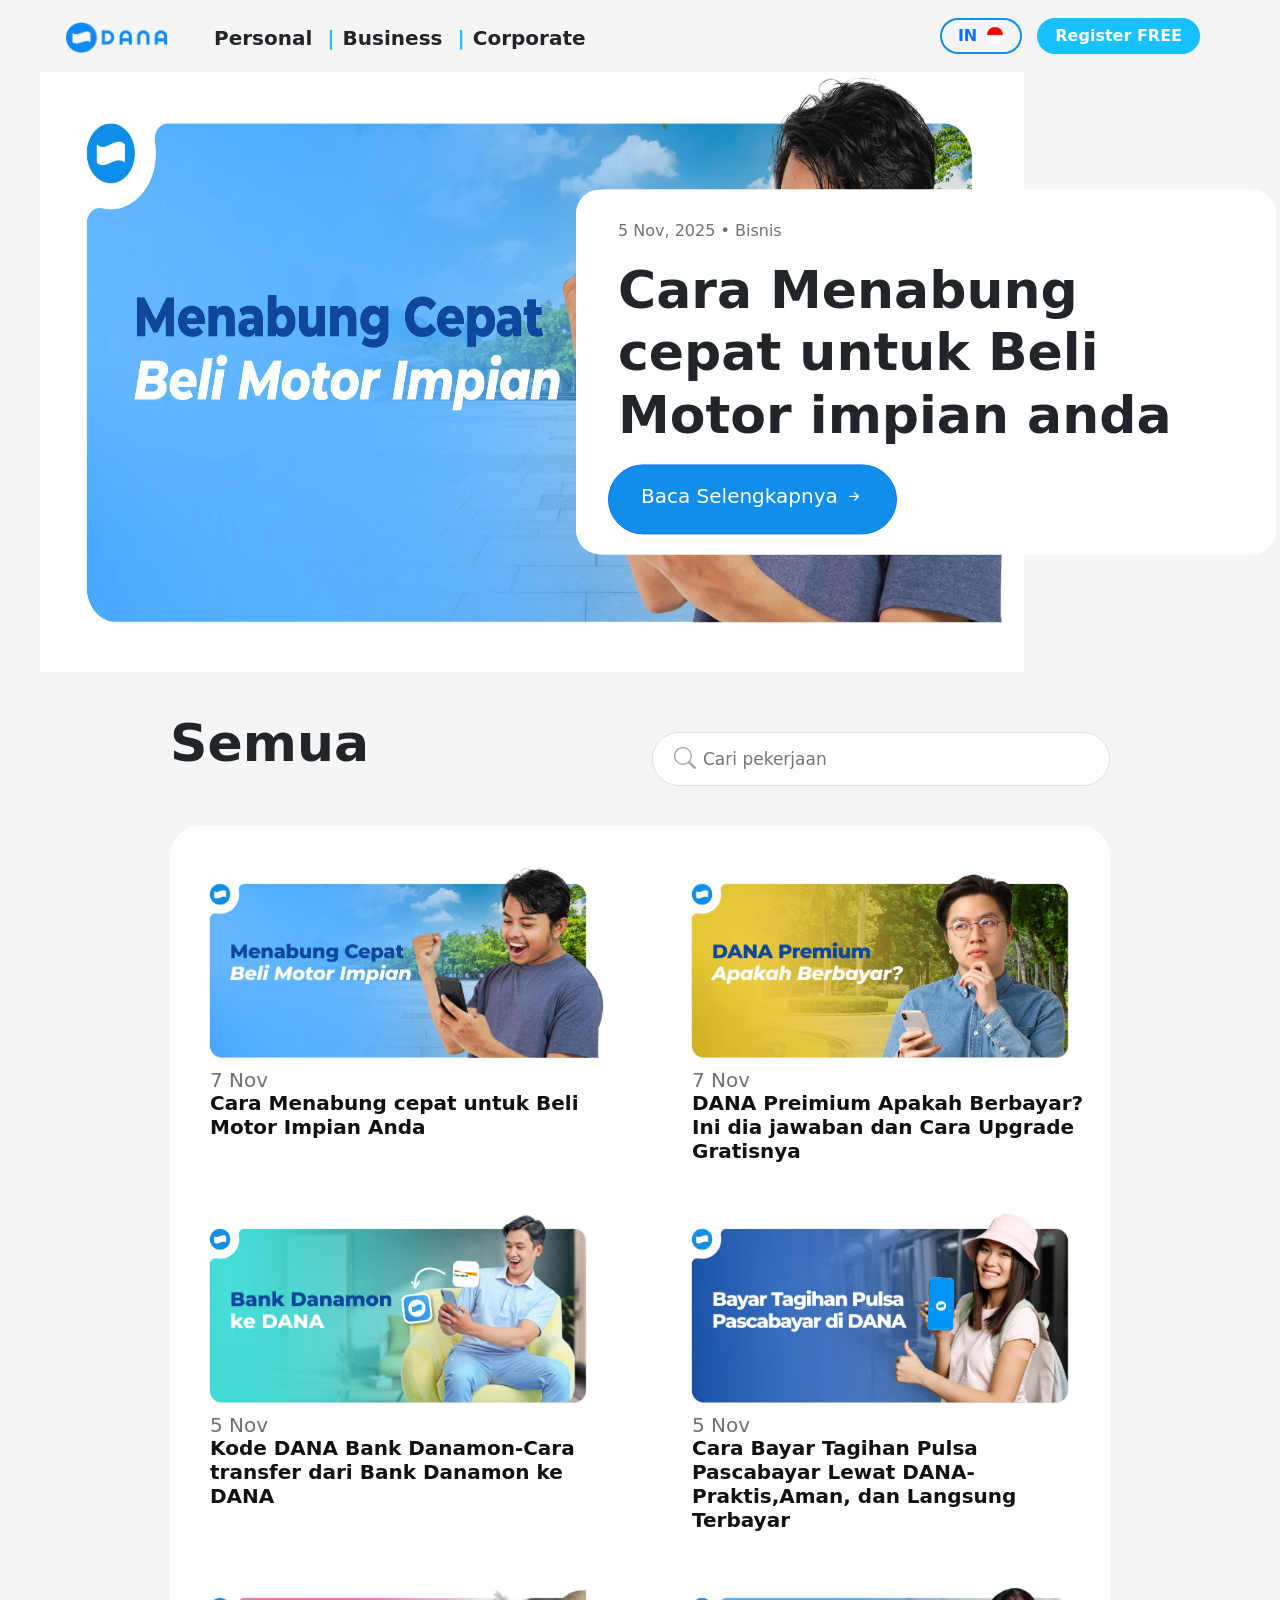
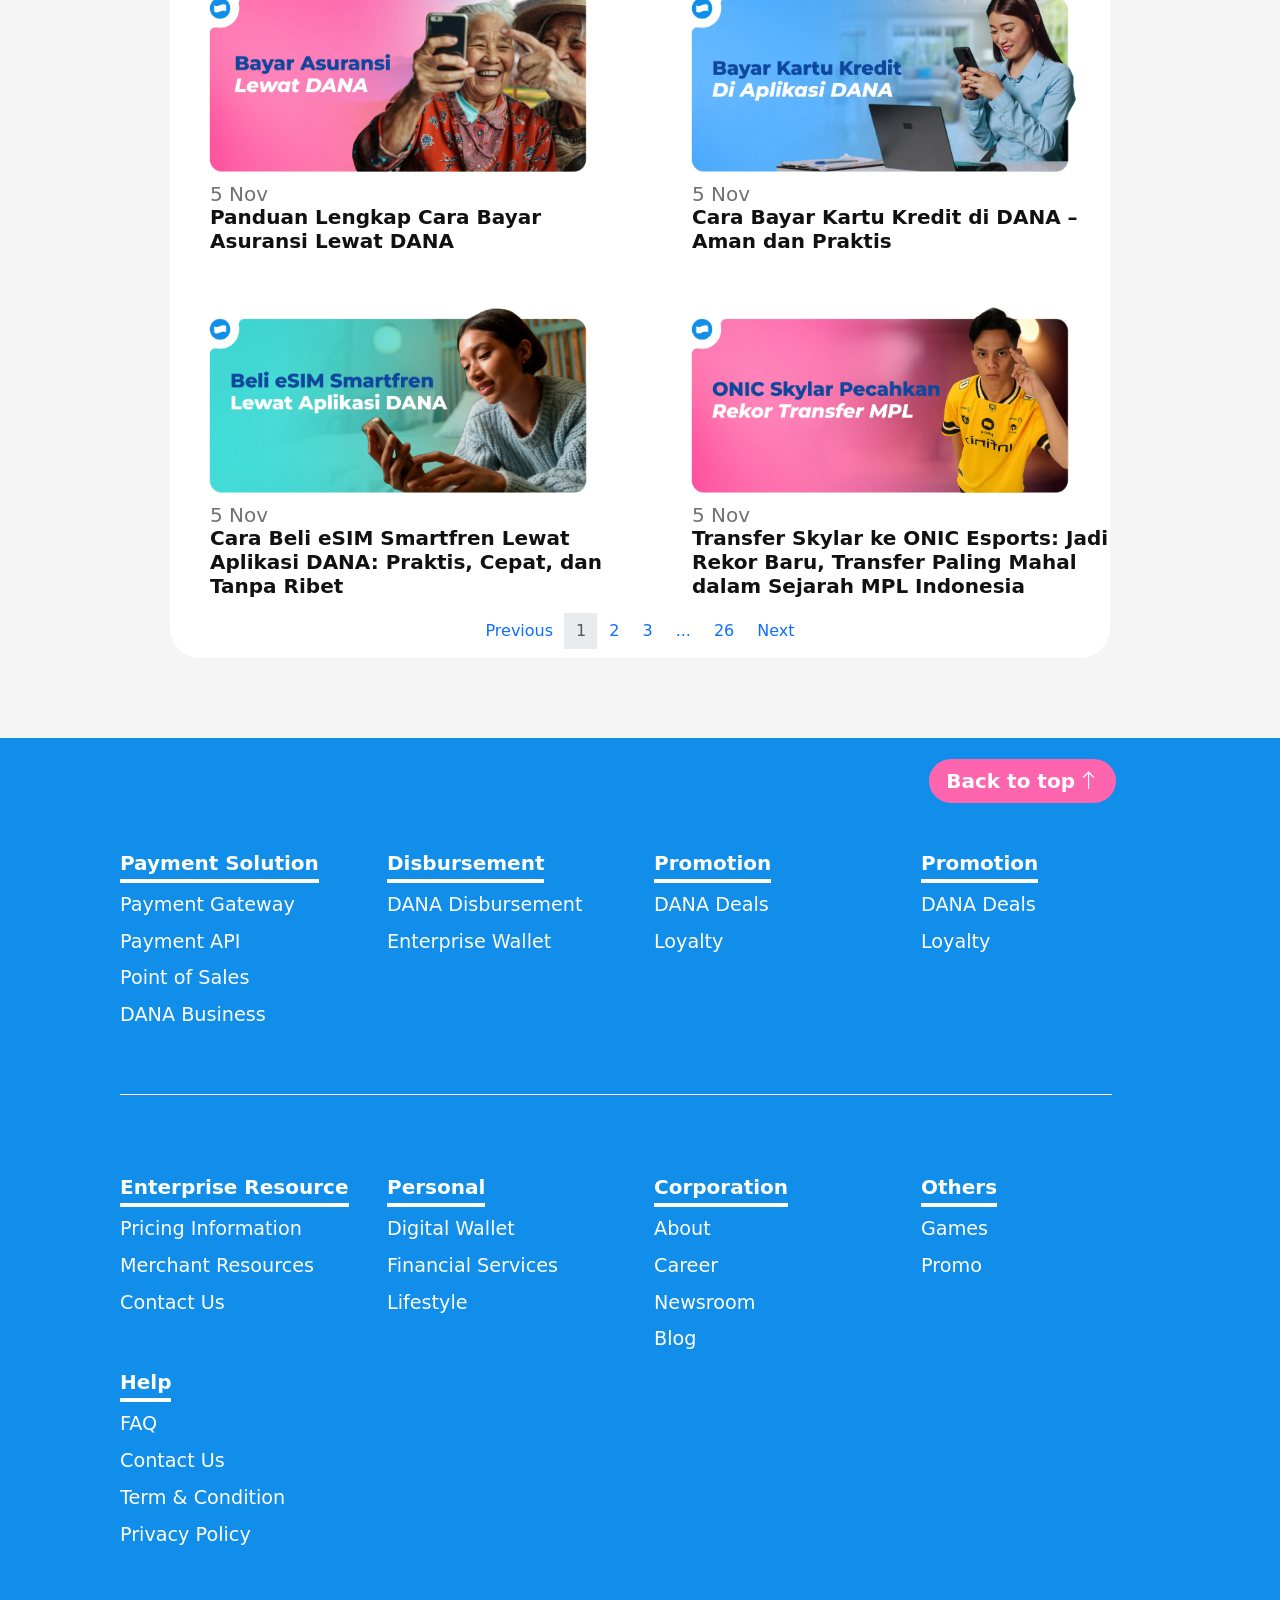
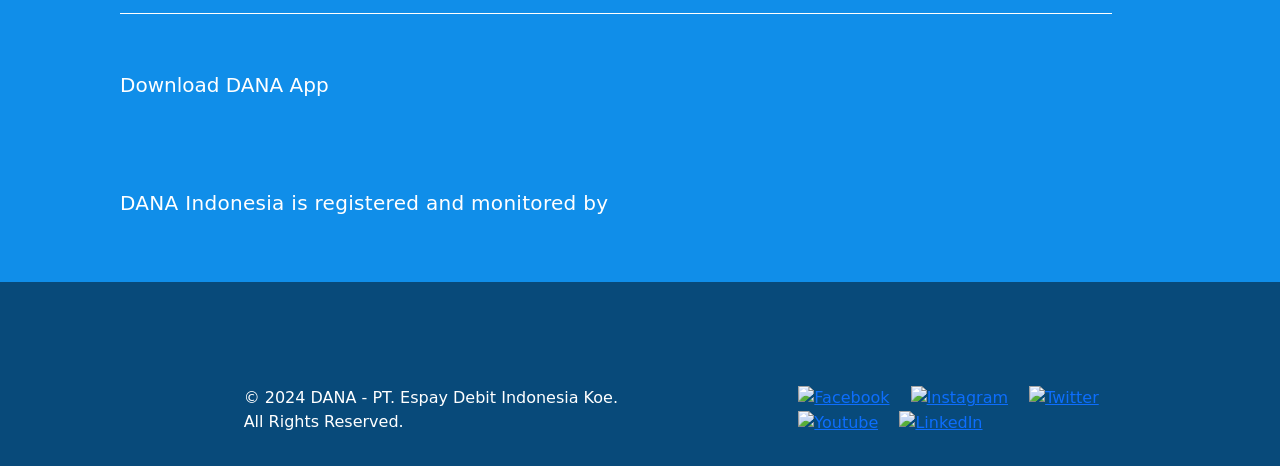
==== blog.html @ 9ff8287c "first" ====
<!DOCTYPE html>
<html lang="id">
<head>
  <meta charset="UTF-8">
  <meta name="viewport" content="width=device-width, initial-scale=1.0">
  <title>Blog</title>
  <link href="https://cdn.jsdelivr.net/npm/bootstrap@5.3.3/dist/css/bootstrap.min.css" rel="stylesheet">
  <link rel="stylesheet" href="https://cdn.jsdelivr.net/npm/bootstrap-icons@1.11.3/font/bootstrap-icons.min.css">
  <link rel="stylesheet" href="blog.css">
</head>

<body style="background-color: #f5f5f5;">

<header class="sticky-top d-flex justify-content-between fs-5 align-items-center p-3 text-white fw-bold">
    <div class="d-flex align-items-center">
        <div class="d-flex justify-content-center mt-1">
            <a href="index.html"><img src="./DanaLogo.png" class="img-fluid ms-5" style="width: 40%; filter: brightness(0) saturate(100%) invert(42%) sepia(73%) saturate(2806%) hue-rotate(190deg) brightness(97%) contrast(101%);" " alt=""></a>
        </div>
        <nav style="margin-left: -4rem;">
            <ul class="d-flex list-unstyled gap-2 mb-0">
                <li class="nav-item position-relative">
                    <a href="#" class="text-dark text-decoration-none">Personal <span class="ms-2 text-ligthblue">|</span></a>
                    <div class="dropdown">
                        <h3 class="my-0 fw-bold" style="color: #118ee9;">Personal <i class="bi bi-arrow-up-right ms-1"></i></h3>
                        <hr class="my-0 fs-4" style="all: unset; height: 3px; background-color: #118ee9; width: 60%; border-radius: 2px;">
                        <a href="#" class="text-decoration-none text-secondary fw-normal mt-2">Digital Wallet</a>
                        <a href="#" class="text-decoration-none text-secondary fw-normal mt-2">Financial Services</a>
                        <a href="#" class="text-decoration-none text-secondary fw-normal mt-2">Lifestyle</a>
                    </div>
                </li>
                <li class="nav-item position-relative">
                    <a href="#" class="text-dark text-decoration-none">Business <span class="ms-2 text-ligthblue">|</span></a>
                    <div class="dropdown" style="width: 850px; left: -10rem;">
                        <h3 class="my-0 fw-bold" style="color: #118ee9;">Explore DANA for Business <i class="bi bi-arrow-up-right ms-1"></i></h3>
                        <hr class="my-0 fs-4" style="all: unset; height: 3px; background-color: #118ee9; width: 47%; border-radius: 2px;">
                        <div class="row">
                            <div class="col-4  mt-4">
                                <h4 class="fw-bold text-dark">Payment Gateway</h4>
                                <a href="gapura.html" class="text-decoration-none text-secondary fw-normal mt-2">About Gapura</a><br>
                                <a href="calculator.html" class="text-decoration-none text-secondary fw-normal mt-2">Fee Calculator</a>
                            </div>
                            <div class="col-4  mt-4">
                                <h4 class="fw-bold text-dark">Payment Solution</h4>
                                <a href="template.html" class="text-decoration-none text-secondary fw-normal mt-2">Integrated Payment</a><br>
                                <a href="template.html" class="text-decoration-none text-secondary fw-normal mt-2">Point of Sales</a><br>
                                <a href="template.html" class="text-decoration-none text-secondary fw-normal mt-2">DANA Business</a>
                            </div>
                            <div class="col-4  mt-4">
                                <h4 class="fw-bold text-dark">Disbursement</h4>
                                <a href="template.html" class="text-decoration-none text-secondary fw-normal mt-2">DANA Disbursement</a>
                            </div>
                            <div class="col-4  mt-4">
                                <h4 class="fw-bold text-dark">Promotion</h4>
                                <a href="template.html" class="text-decoration-none text-secondary fw-normal mt-2">DANA Deals</a><br>
                                <a href="template.html" class="text-decoration-none text-secondary fw-normal mt-2">Loyalty</a>
                            </div>
                            <div class="col-4  mt-4">
                                <h4 class="fw-bold text-dark">Others</h4>
                                <a href="template.html" class="text-decoration-none text-secondary fw-normal mt-2">Pricing Information</a><br>
                                <a href="template.html" class="text-decoration-none text-secondary fw-normal mt-2">Merchant Documents</a><br>
                                <a href="template.html" class="text-decoration-none text-secondary fw-normal mt-2">About Us</a><br>
                                <a href="template.html" class="text-decoration-none text-secondary fw-normal mt-2">API Docs</a>
                            </div>
                        </div>
                    </div>
                </li>
                <li class="nav-item position-relative">
                    <a href="#" class="text-dark text-decoration-none">Corporate</a>
                    <div class="dropdown" style="width: 280px;">
                        <a href="./about.html" class="text-decoration-none text-secondary fw-normal mt-2">About us</a>
                        <a href="./career.HTML" class="text-decoration-none text-secondary fw-normal mt-2">Career</a>
                        <a href="#" class="text-decoration-none text-secondary fw-normal mt-2">Newsroom</a>
                        <a href="./blog.html" class="text-decoration-none text-secondary fw-normal mt-2">Blog</a>
                    </div>
                </li>
            </ul>
        </nav>
    </div>
    <div class="me-5">
        <a href="gapura.html" class="text-decoration-none" style="all: unset;">
            <button type="button" class="btn btn-language btn-outline-primary rounded-5 border-2 px-3 py-1" style="border: solid 2px #118ee9;">
                <span class="fw-bold">IN</span>
                <img src="Indonesia.png" class="mb-1 img-fluid rounded-circle border border-1 border-white ms-1" style="width: 18px; height: 18px;" alt="Indonesia">
            </button>
        </a>
        <a href="template.html">
            <button type="button" class="ms-2 me-3 btn btn-yellow bg-lightblue rounded-5 px-3 py-1 fw-bold text-white" style="border: 2px #18c1ff solid;">
            Register FREE
            </button>
        </a>
    </div>
</header>
<section class="hero-info">
  <div id="carouselExample" class="carousel slide" data-bs-ride="carousel">
  <div class="carousel-inner">
    <div class="carousel-item active">
      <img src="./Menabung_Cepat_Beli_Motor_Impian_f73a8146c6.webp" class="img-blog d-block" alt="Gambar 1">
      <div class="hero-container">
          <div class="hero-content-wrap">
            <div class="title">
              <p class="date-info">5 Nov, 2025 • Bisnis</p>
              <h1 class="title-info">Cara Menabung cepat untuk Beli Motor impian anda</h1>
            </div>
            <div class="content">
              <a href="https://www.dana.id/blog/cara-nabung-motor/" target="_blank" class="btn btn-blog btn-primary">
                <p class="content-desc">Baca Selengkapnya <span><i class="bi bi-arrow-right-short"></i> </span></p>
              </a>
            </div>
          </div>
      </div>
    </div>
    <div class="carousel-item">
      <img src="./DANA_Premium_Apakah_Berbayar_12_a4e18939b4.webp" class="img-blog d-block" alt="Gambar 2">
      <div class="hero-container">
          <div class="hero-content-wrap">
            <div class="title">
              <p class="date-info">5 Nov, 2025 • Bisnis</p>
              <h1 class="title-info">DANA Preimium Apakah Berbayar? Ini dia jawaban dan Cara Upgrade Gratisny</h1>
            </div>
            <div class="content">
              <a href="https://www.dana.id/blog/dana-premium-berbayar-atau-tidak/" target="_blank" class="btn btn-blog btn-primary">
                <p class="content-desc">Baca Selengkapnya <span><i class="bi bi-arrow-right-short"></i> </span></p>
              </a>
            </div>
          </div>
      </div>
    </div>
    <div class="carousel-item">
      <img src="./Bank_Danamon_Ke_DANA_01_63a63f5e53.webp" class="img-blog d-block" alt="Gambar 3">
      <div class="hero-container">
          <div class="hero-content-wrap">
            <div class="title">
              <p class="date-info">5 Nov, 2025 • Bisnis</p>
              <h1 class="title-info">Kode DANA Bank Danamon-Cara transfer dari Bank Danamon ke DANA
            </div>
            <div class="content">
              <a href="https://www.dana.id/blog/kode-dana-bank-danamon/" target="_blank" class="btn btn-blog btn-primary">
                <p class="content-desc">Baca Selengkapnya <span><i class="bi bi-arrow-right-short"></i> </span></p>
              </a>
            </div>
          </div>
      </div>
    </div>
    <div class="carousel-item">
      <img src="./Bayar_Tagihan_Pulsa_Pascabayar_di_DANA_02_0c5110a947.webp" class="img-blog d-block" alt="Gambar 4">
      <div class="hero-container">
          <div class="hero-content-wrap">
            <div class="title">
              <p class="date-info">5 Nov, 2025 • Bisnis</p>
              <h1 class="title-info">Cara Bayar Tagihan Pulsa Pascabayar Lewat DANA-
                Praktis,Aman, dan Langsung Terbayar
            </div>
            <div class="content">
              <a href="https://www.dana.id/blog/pulsa-pascabayar-dana/" target="_blank" class="btn btn-blog btn-primary">
                <p class="content-desc">Baca Selengkapnya <span><i class="bi bi-arrow-right-short"></i> </span></p>
              </a>
            </div>
          </div>
      </div>
    </div>
    <div class="carousel-item">
      <img src="./Bayar_Asuransi_Lewat_DANA_07_2d5e7314af.webp" class="img-blog d-block" alt="Gambar 5">
      <div class="hero-container">
          <div class="hero-content-wrap">
            <div class="title">
              <p class="date-info">5 Nov, 2025 • Bisnis</p>
              <h1 class="title-info">Panduan Lengkap Cara Bayar Asuransi Lewat DANA
            </div>
            <div class="content">
              <a href="https://www.dana.id/blog/bayar-asuransi-lewat-dana/" target="_blank" class="btn btn-blog btn-primary">
                <p class="content-desc">Baca Selengkapnya <span><i class="bi bi-arrow-right-short"></i> </span></p>
              </a>
            </div>
          </div>
      </div>
    </div>
    <div class="carousel-item">
      <img src="./Bayar_Kartu_Kredit_di_Aplikasi_DANA_03_bdc4710db1.webp" class="img-blog d-block" alt="Gambar 6">
      <div class="hero-container">
          <div class="hero-content-wrap">
            <div class="title">
              <p class="date-info">5 Nov, 2025 • Bisnis</p>
              <h1 class="title-info">Cara Bayar Kartu Kredit di DANA-Aman dan praktis
            </div>
            <div class="content">
              <a href="https://www.dana.id/blog/cara-bayar-kartu-kredit-di-dana/" target="_blank" class="btn btn-blog btn-primary">
                <p class="content-desc">Baca Selengkapnya <span><i class="bi bi-arrow-right-short"></i> </span></p>
              </a>
            </div>
          </div>
      </div>
    </div>
    <div class="carousel-item">
      <img src="./Beli_e_SIM_Smartfren_Lewat_Aplikasi_DANA_03_a641cbf714.webp" class="img-blog d-block" alt="Gambar 7">
      <div class="hero-container">
          <div class="hero-content-wrap">
            <div class="title">
              <p class="date-info">5 Nov, 2025 • Bisnis</p>
              <h1 class="title-info">Cara Beli aSIM Smartfren Lewat Aplikasi DANA: Praktis, Cepat, dan Tanpa Ribet
            </div>
            <div class="content">
              <a href="https://www.dana.id/blog/beli-esim-dana-smartfren/" target="_blank" class="btn btn-blog btn-primary">
                <p class="content-desc">Baca Selengkapnya <span><i class="bi bi-arrow-right-short"></i> </span></p>
              </a>
            </div>
          </div>
      </div>
    </div>
    <div class="carousel-item">
      <img src="./ONIC_Skylar_Pecahkan_Rekor_Transfer_MPL_12_c30d1f1277.webp" class="img-blog d-block" alt="Gambar 8">
      <div class="hero-container">
          <div class="hero-content-wrap">
            <div class="title">
              <p class="date-info">5 Nov, 2025 • Bisnis</p>
              <h1 class="title-info">Transfer Skylar ke ONIC Esports: Jadi Rekor Baru, Transfer paling Mahal dalam Sejarah MPL 
            </div>
            <div class="content">
              <a href="https://www.dana.id/blog/transfer-skylar-ke-onic-termahal/" target="_blank" class="btn btn-blog btn-primary">
                <p class="content-desc">Baca Selengkapnya <span><i class="bi bi-arrow-right-short"></i> </span></p>
              </a>
            </div>
          </div>
      </div>
    </div>
  </div>

  <button class="carousel-control-prev" type="button" data-bs-target="#carouselExample" data-bs-slide="prev">
    <span class="carousel-control-prev-icon"></span>
  </button>
  <button class="carousel-control-next" type="button" data-bs-target="#carouselExample" data-bs-slide="next">
    <span class="carousel-control-next-icon"></span>
  </button>
</div>

</section>

<section class="section-info">
  <div class="container">
    <div class="row">
      <div class="col-6">
        <h1 class="title-section">Semua</h1>
      </div>
      <div class="col-6">
        
        <div class="forminput">
              <input type="text" class="input-search" placeholder="Cari pekerjaan">
              <div class="input__prefix">
                <i class="bi bi-search" style="font-size:22px; color:#aaa;"></i>
              </div>
            </div>

      </div> 
    </div>
    <div class="card">
      <div class="row">
        <div class="col-sm-12 col-md-6">
          <div class="card-artikel">
            <img src="./Menabung_Cepat_Beli_Motor_Impian_f73a8146c6.webp" class="img-col d-block" alt="Gambar 1">
            <div class="card-info">
              <p class="date-year">7 Nov</p>
              <a href="https://www.dana.id/blog/cara-nabung-motor/" target="_blank">
                <h5>Cara Menabung cepat untuk Beli  Motor Impian Anda</h5>
              </a>
            </div>
          </div>
        </div>
        <div class="col-sm-12 col-md-6">
          <div class="card-artikel">
            <img src="./DANA_Premium_Apakah_Berbayar_12_a4e18939b4.webp" class="img-col d-block" alt="Gambar 1">
            <div class="card-info">
              <p class="date-year">7 Nov</p>
              <a href="https://www.dana.id/blog/dana-premium-berbayar-atau-tidak/" target="_blank">
              <h5>DANA Preimium Apakah Berbayar? Ini dia jawaban dan Cara Upgrade Gratisnya</h5>
              </a>
            </div>
          </div>
        </div>
        <div class="col-sm-12 col-md-6">
          <div class="card-artikel">
            <img src="./Bank_Danamon_Ke_DANA_01_63a63f5e53.webp" class="img-col d-block" alt="Gambar 1">
            <div class="card-info">
              <p class="date-year">5 Nov</p>
              <a href="https://www.dana.id/blog/kode-dana-bank-danamon/" target="_blank">
              <h5>Kode DANA Bank Danamon-Cara transfer dari Bank Danamon ke DANA</h5>
              </a>
            </div>
          </div>
        </div>
        <div class="col-sm-12 col-md-6">
          <div class="card-artikel">
            <img src="./Bayar_Tagihan_Pulsa_Pascabayar_di_DANA_02_0c5110a947.webp" class="img-col d-block" alt="Gambar 1">
            <div class="card-info">
              <p class="date-year">5 Nov</p>
              <a href="https://www.dana.id/blog/pulsa-pascabayar-dana/" target="_blank">
              <h5>Cara Bayar Tagihan Pulsa Pascabayar Lewat DANA-
                Praktis,Aman, dan Langsung Terbayar</h5>
              </a>
            </div>
          </div>
        </div>
        <div class="col-sm-12 col-md-6">
          <div class="card-artikel">
            <img src="./Bayar_Asuransi_Lewat_DANA_07_2d5e7314af.webp" class="img-col d-block" alt="Gambar 1">
            <div class="card-info">
              <p class="date-year">5 Nov</p>
              <a href="https://www.dana.id/blog/bayar-asuransi-lewat-dana/" target="_blank">
              <h5>Panduan Lengkap Cara Bayar Asuransi Lewat DANA</h5>
              </a>
            </div>
          </div>
        </div>
        <div class="col-sm-12 col-md-6">
          <div class="card-artikel">
            <img src="./Bayar_Kartu_Kredit_di_Aplikasi_DANA_03_bdc4710db1.webp" class="img-col d-block" alt="Gambar 1">
            <div class="card-info">
              <p class="date-year">5 Nov</p>
              <a href="https://www.dana.id/blog/cara-bayar-kartu-kredit-di-dana/" target="_blank">
              <h5>Cara Bayar Kartu Kredit di DANA – Aman dan Praktis</h5>
              </a>
            </div>
          </div>
        </div>
        <div class="col-sm-12 col-md-6">
          <div class="card-artikel">
            <img src="./Beli_e_SIM_Smartfren_Lewat_Aplikasi_DANA_03_a641cbf714.webp" class="img-col d-block" alt="Gambar 1">
            <div class="card-info">
              <p class="date-year">5 Nov</p>
              <a href="https://www.dana.id/blog/beli-esim-dana-smartfren/" target="_blank">
              <h5>Cara Beli eSIM Smartfren Lewat Aplikasi DANA: Praktis, Cepat, dan Tanpa Ribet</h5>
              </a>
            </div>
          </div>
        </div>
        <div class="col-sm-12 col-md-6">
          <div class="card-artikel">
            <img src="./ONIC_Skylar_Pecahkan_Rekor_Transfer_MPL_12_c30d1f1277.webp" class="img-col d-block" alt="Gambar 1">
            <div class="card-info">
              <p class="date-year">5 Nov</p>
              <a href="https://www.dana.id/blog/transfer-skylar-ke-onic-termahal/" target="_blank">
              <h5>Transfer Skylar ke ONIC Esports: Jadi Rekor Baru, Transfer Paling Mahal dalam Sejarah MPL Indonesia</h5>
              </a>
            </div>
          </div>
        </div>
        
        <nav aria-label="Page navigation example">
          <ul class="pagination">
            <li class="page-item">
              <a class="page-link" href="#" aria-label="Previous">
                Previous
              </a>
            </li>
            <li class="page-item disabled"><a class="page-link" href="#">1</a></li>
            <li class="page-item"><a class="page-link" href="#">2</a></li>
            <li class="page-item"><a class="page-link" href="#">3</a></li>
            <li class="page-item "><span class="page-link">...</span></li>
            <li class="page-item"><a class="page-link" href="#">26</a></li>
            <li class="page-item">
              <a class="page-link" href="#" aria-label="Next">
                Next
              </a>
            </li>
          </ul>
        </nav>

    </div>
  </div>
</section>

<footer class="bg-blue px-4" style="margin-top: 5rem;">
  <div class="container px-5 mx-5">
      <div class="footer-body">
          <div class="to-top clearfix me-5">
              <a href="#">
                  <button class="btn btn-pink fw-bold text-white fs-5 rounded-5 px-3 to-top-button">Back to top<i class="bi bi-arrow-up ms-1"></i></button>
              </a>
          </div>
          <div class="main-footer mt-5">
              <div class="row">
                  <div class="col">
                      <h5 class="fw-bold border-white text-white d-inline-block border-4 pb-1 border-bottom">Payment Solution</h5>
                      <ul class="list-unstyled">
                          <li class="mb-2" style="font-size: 1.2rem;"><a href="gapura.html" class="text-decoration-none text-white">Payment Gateway</a></li>
                          <li class="mb-2" style="font-size: 1.2rem;"><a href="template.html" class="text-decoration-none text-white">Payment API</a></li>
                          <li class="mb-2" style="font-size: 1.2rem;"><a href="template.html" class="text-decoration-none text-white">Point of Sales</a></li>
                          <li style="font-size: 1.2rem;"><a href="template.html" class="text-decoration-none text-white">DANA Business</a></li>
                      </ul>
                  </div>
                  <div class="col">
                      <h5 class="fw-bold border-white text-white d-inline-block border-4 pb-1 border-bottom">Disbursement</h5>
                      <ul class="list-unstyled">
                          <li class="mb-2" style="font-size: 1.2rem;"><a href="template.html" class="text-decoration-none text-white">DANA Disbursement</a></li>
                          <li class="mb-2" style="font-size: 1.2rem;"><a href="template.html" class="text-decoration-none text-white">Enterprise Wallet</a></li>
                      </ul>
                  </div>
                  <div class="col">
                      <h5 class="fw-bold border-white text-white d-inline-block border-4 pb-1 border-bottom">Promotion</h5>
                      <ul class="list-unstyled">
                          <li class="mb-2" style="font-size: 1.2rem;"><a href="template.html" class="text-decoration-none text-white">DANA Deals</a></li>
                          <li class="mb-2" style="font-size: 1.2rem;"><a href="template.html" class="text-decoration-none text-white">Loyalty</a></li>
                      </ul>
                  </div>
                  <div class="col">
                      <h5 class="fw-bold border-white text-white d-inline-block border-4 pb-1 border-bottom">Promotion</h5>
                      <ul class="list-unstyled">
                          <li class="mb-2" style="font-size: 1.2rem;"><a href="template.html" class="text-decoration-none text-white">DANA Deals</a></li>
                          <li class="mb-2" style="font-size: 1.2rem;"><a href="template.html" class="text-decoration-none text-white">Loyalty</a></li>
                      </ul>
                  </div>
              </div>
              <div class="text-white footer-border mt-5"></div>
              <div class="row" style="margin-top: 5rem;">
                  <div class="col-3">
                      <h5 class="fw-bold border-white text-white d-inline-block border-4 pb-1 border-bottom">Enterprise Resource</h5>
                      <ul class="list-unstyled">
                          <li class="mb-2" style="font-size: 1.2rem;"><a href="template.html" class="text-decoration-none text-white">Pricing Information</a></li>
                          <li class="mb-2" style="font-size: 1.2rem;"><a href="template.html" class="text-decoration-none text-white">Merchant Resources</a></li>
                          <li class="mb-2" style="font-size: 1.2rem;"><a href="template.html" class="text-decoration-none text-white">Contact Us</a></li>
                      </ul>
                  </div>
                  <div class="col-3">
                      <h5 class="fw-bold border-white text-white d-inline-block border-4 pb-1 border-bottom">Personal</h5>
                      <ul class="list-unstyled">
                          <li class="mb-2" style="font-size: 1.2rem;"><a href="template.html" class="text-decoration-none text-white">Digital Wallet</a></li>
                          <li class="mb-2" style="font-size: 1.2rem;"><a href="template.html" class="text-decoration-none text-white">Financial Services</a></li>
                          <li class="mb-2" style="font-size: 1.2rem;"><a href="template.html" class="text-decoration-none text-white">Lifestyle</a></li>
                      </ul>
                  </div>
                  <div class="col-3">
                      <h5 class="fw-bold border-white text-white d-inline-block border-4 pb-1 border-bottom">Corporation</h5>
                      <ul class="list-unstyled">
                          <li class="mb-2" style="font-size: 1.2rem;"><a href="" class="text-decoration-none text-white">About</a></li>
                          <li class="mb-2" style="font-size: 1.2rem;"><a href="" class="text-decoration-none text-white">Career</a></li>
                          <li class="mb-2" style="font-size: 1.2rem;"><a href="" class="text-decoration-none text-white">Newsroom</a></li>
                          <li class="mb-2" style="font-size: 1.2rem;"><a href="" class="text-decoration-none text-white">Blog</a></li>                          
                      </ul>
                  </div>
                  <div class="col-3">
                      <h5 class="fw-bold border-white text-white d-inline-block border-4 pb-1 border-bottom">Others</h5>
                      <ul class="list-unstyled">
                          <li class="mb-2" style="font-size: 1.2rem;"><a href="" class="text-decoration-none text-white">Games</a></li>
                          <li class="mb-2" style="font-size: 1.2rem;"><a href="" class="text-decoration-none text-white">Promo</a></li>
                      </ul>
                  </div>
                  <div class="col-3">
                      <h5 class="fw-bold border-white text-white d-inline-block border-4 pb-1 border-bottom">Help</h5>
                      <ul class="list-unstyled">
                          <li class="mb-2" style="font-size: 1.2rem;"><a href="template.html" class="text-decoration-none text-white">FAQ</a></li>
                          <li class="mb-2" style="font-size: 1.2rem;"><a href="template.html" class="text-decoration-none text-white">Contact Us</a></li>
                          <li class="mb-2" style="font-size: 1.2rem;"><a href="template.html" class="text-decoration-none text-white">Term & Condition</a></li>
                          <li class="mb-2" style="font-size: 1.2rem;"><a href="template.html" class="text-decoration-none text-white">Privacy Policy</a></li>                                
                      </ul>
                  </div>
              </div>
              <div class="text-white footer-border mt-5"></div>
              <div class="row d-flex align-items-center justify-content-center g-0">
                  <div class="col-3 mt-2">
                      <pc class="fs-5 text-white">Download DANA App</p>
                  </div>
                  <div class="col-2">
                      <a href="https://play.google.com/store/apps/details?id=id.dana&hl=id" target="_blank"><img src="Assets/PlayStore.svg" class="img-fluid" alt=""></a>
                  </div>
                  <div class="col">
                      <a href="https://apps.apple.com/id/app/dana-dompet-digital-indonesia/id1437123008" target="_blank"><img src="Assets/AppStore.svg" class="img-fluid" alt=""></a>
                  </div>
              </div>
              <div class="row mt-2 py-5 d-flex align-items-center justify-content-center g-0">
                  <div class="col-6 mt-3">
                      <p class="text-white fs-5" style="letter-spacing: 0.3px;">DANA Indonesia is registered and monitored by</p>
                  </div>
                  <div class="col-2">
                      <img src="Assets/BILogo.svg" class="img-fluid" alt="">
                  </div>
                  <div class="col">
                      <img src="Assets/KomdigiLogo.svg" class="img-fluid" style="width: 20%;" alt="">
                  </div>
              </div>
          </div>
      </div>
  </div>
</footer>

<footer class="bg-darkblue px-4">
  <div class="container px-5 mx-5">
      <div class="footer-bottom pt-5">
          <div class="d-flex align-items-center justify-content-start gap-3 pb-3">
              <img src="Assets/DanaLogo.png" class="img-fluid" style="width: 12%;" alt="">
              <p class="text-white mt-3 ms-3">&copy; 2024 DANA - PT. Espay Debit Indonesia Koe. All Rights Reserved.</p>
              <div style="margin-left: 8rem;">
                  <a href="https://www.facebook.com/danawallet/" target="_blank" rel="noreferrer"><img class="social-media-logo ms-3" src="https://a.m.dana.id/danaweb/v3/facebook-logo.svg" alt="Facebook"></a>
                  <a href="https://www.instagram.com/dana.id/" target="_blank" rel="noreferrer"><img class="social-media-logo ms-3" src="https://a.m.dana.id/danaweb/v3/instagram-logo.svg" alt="Instagram"></a>
                  <a href="https://twitter.com/danawallet" target="_blank" rel="noreferrer"><img class="social-media-logo ms-3" src="https://a.m.dana.id/danaweb/v3/twitter-logo.svg" alt="Twitter"></a>
                  <a href="https://www.youtube.com/channel/UC5SXW8337jcLG0Xp3lHbphw" target="_blank" rel="noreferrer"><img class="social-media-logo ms-3" src="https://a.m.dana.id/danaweb/v3/youtube-logo.svg" alt="Youtube"></a>
                  <a href="https://www.linkedin.com/company/dana-indonesia" target="_blank" rel="noreferrer"><img class="social-media-logo ms-3" src="https://a.m.dana.id/danaweb/v3/linkedin-logo.svg" alt="LinkedIn"></a>
              </div>
          </div>
      </div>
  </div>
</footer>


<script src="https://cdn.jsdelivr.net/npm/bootstrap@5.3.3/dist/js/bootstrap.bundle.min.js"></script>
</body>
</html>
---- blog.css ----
/* ======================= BACKGROUND ======================= */

.bg-blue {
  background-color: #108ee9 !important;
}

.bg-lightblue {
    background-color: #18c1ff !important;
}

.bg-darkblue {
  background-color: #084a7a !important;
}

/* ======================= FONT COLOR ======================= */

.text-ligthblue {
  color: #18c1ff !important;
}

.text-blue {
  color: #108ee9 !important;
}

/* ======================= BUTTON ======================= */

.btn-pink {
  background-color: #ff64ae !important;
}

.btn-yellow:hover {
  background-color: #ffcc3b !important;
  border: 2px solid #ffcc3b !important;
  color: black !important;
} 

/* ======================= GENERAL ======================= */

body {
  background-color: #f5f5f5 !important;
}


/* ======================= HEADER ======================= */

nav {
  position: relative;
  top: 7px;
}

.btn-daftar {
  border: 2px solid #18c1ff !important;
  color: black !important;
} 

.nav-item {
  position: relative;
  padding-bottom: 10px;        
}

.dropdown {
  position: relative;
  top: 75%; 
  left: -70;
  background-color: #f5f5f5 !important;
  border-radius: 20px;
  box-shadow: 0 5px 20px rgba(0,0,0,0.1);
  padding: 30px 100px 30px 20px;
  display: none;
  flex-direction: column;
  gap: 10px;
  width: 300px;
  z-index: 9999;
  pointer-events: auto; 
  margin-top: 10px;
}

header {
  position: relative; 
  z-index: 10;
  background-color: #f5f5f5 !important;
}

.nav-item:hover .dropdown {
  display: flex;
  position: absolute;
}

main, section, .container, .hero, .content {
  position: relative;
  z-index: 1;
}

.dropdown a:hover {
  color: #cecece !important;
}

.btn-language:hover {
  background-color: inherit !important;
  color: inherit !important;
  border-color: inherit !important;
}


.img-blog {
  padding-left: 40px;
  width: 80%;
  height: 600px;
}
.hero-container {
  display: flex;
  position: absolute;
  top: 50%;
  left: 45%;
  transform: translateY(-50%);
  background: #fff;
  border-radius: 30px;
  max-width: 700px;
} 
.hero-content-wrap {
  background-color: #fff;
  border-radius: 24px;
  max-width: 750px;
  padding: 20px 32px;
}
.title {
  padding: 10px;
}
.date-info {
  color: #717171;
  font-weight: 500;
}
.title-info {
  font-size: 52px;
  font-weight: 700;
}
.btn-blog {
  color: #fff;
  background-color: #118ee9;
  border-radius: 40px;
  font-weight: 400;
}
.btn-blog:hover {
  background: #ffe600;
  color: #313131;
  border: none;
    transition: background 0.2s;
}
.content-desc {
  font-size: 20px;
  font-weight: 500;
  padding-top: 10px;
  padding-right: 20px;
  padding-left: 20px;
}
.carousel-control-prev {
  display: none;
}
.carousel-control-next {
  display: none;
}
.container {
  padding-top: 40px;
  padding-left: 100px;
  padding-right: 100px;
}
.title-section {
  font-size: 52px;
  font-weight: 700;
}
.forminput {
  margin-top: 20px;
  position: relative;

}
.input-search {
  width: 100%;
  height: 54px;
  border: 1px solid #e0e0e0;
  border-radius: 32px;
  padding-left: 50px;
  padding-right: 36px;
  font-size: 17px;
  background: #fff;
  color: #313131;
  outline: none;
  transition: border .2s, box-shadow .2s;
  box-sizing: border-box;
} 
.input__prefix{
  position: absolute;
  left: 22px;
  top: 10px;
  z-index: 2;
}
.card {
  border: none;
  border-radius: 30px;
  margin-top: 40px;
  margin-bottom: 10px;
  padding-top: 0px;
}
.card-artikel {
  margin-top: 20px;
}
.img-col {
  padding: 20px;
  width: 100%;
  height: 100%;
}
.card-info {
  padding-left: 40px;
  color: #717171;
  font-weight: 500;
  font-size: 20px;
  margin-top: -30px;
}
.card-info h5 {
  color: #111;
  margin-top: -20px;
  font-weight: 700;
}
.card-info a {
  text-decoration: none;
  
} 
.pagination {
  display: flex;
  align-items: center;
  justify-content: center;
}
.pagination .page-link {
  border: none;
}

/* ======================= FOOTER ======================= */
.to-top-button {
  float: right;
  margin-top: -1.2rem;
}
.footer-border {
  background-color: #fff;
  height: 1px;
  width: 95%;
  margin: 48px 0;
}
.btn-sign {
  height: 44px;
  padding: 12px 24px;
  display: flex;
  align-items: center;
  gap: 10px;
  border-radius: 40px;
  font-size: 17px;
  font-weight: 700;
  line-height: 20.4px;
  background-color: #18c1ff;
  border: none;
  color: #fff;
}

.main-footer li a:hover {
  color: rgb(229, 229, 229) !important;
}
@media (max-width: 767px) {
  .img-blog {
    width: 100%;
  max-width: 100vw;
  height: 500px;
  }
  .hero-container {
  position: relative;
  left: 0;
  margin: 30px 30px;
}
.title-info {
  font-size: 42px;
}
}
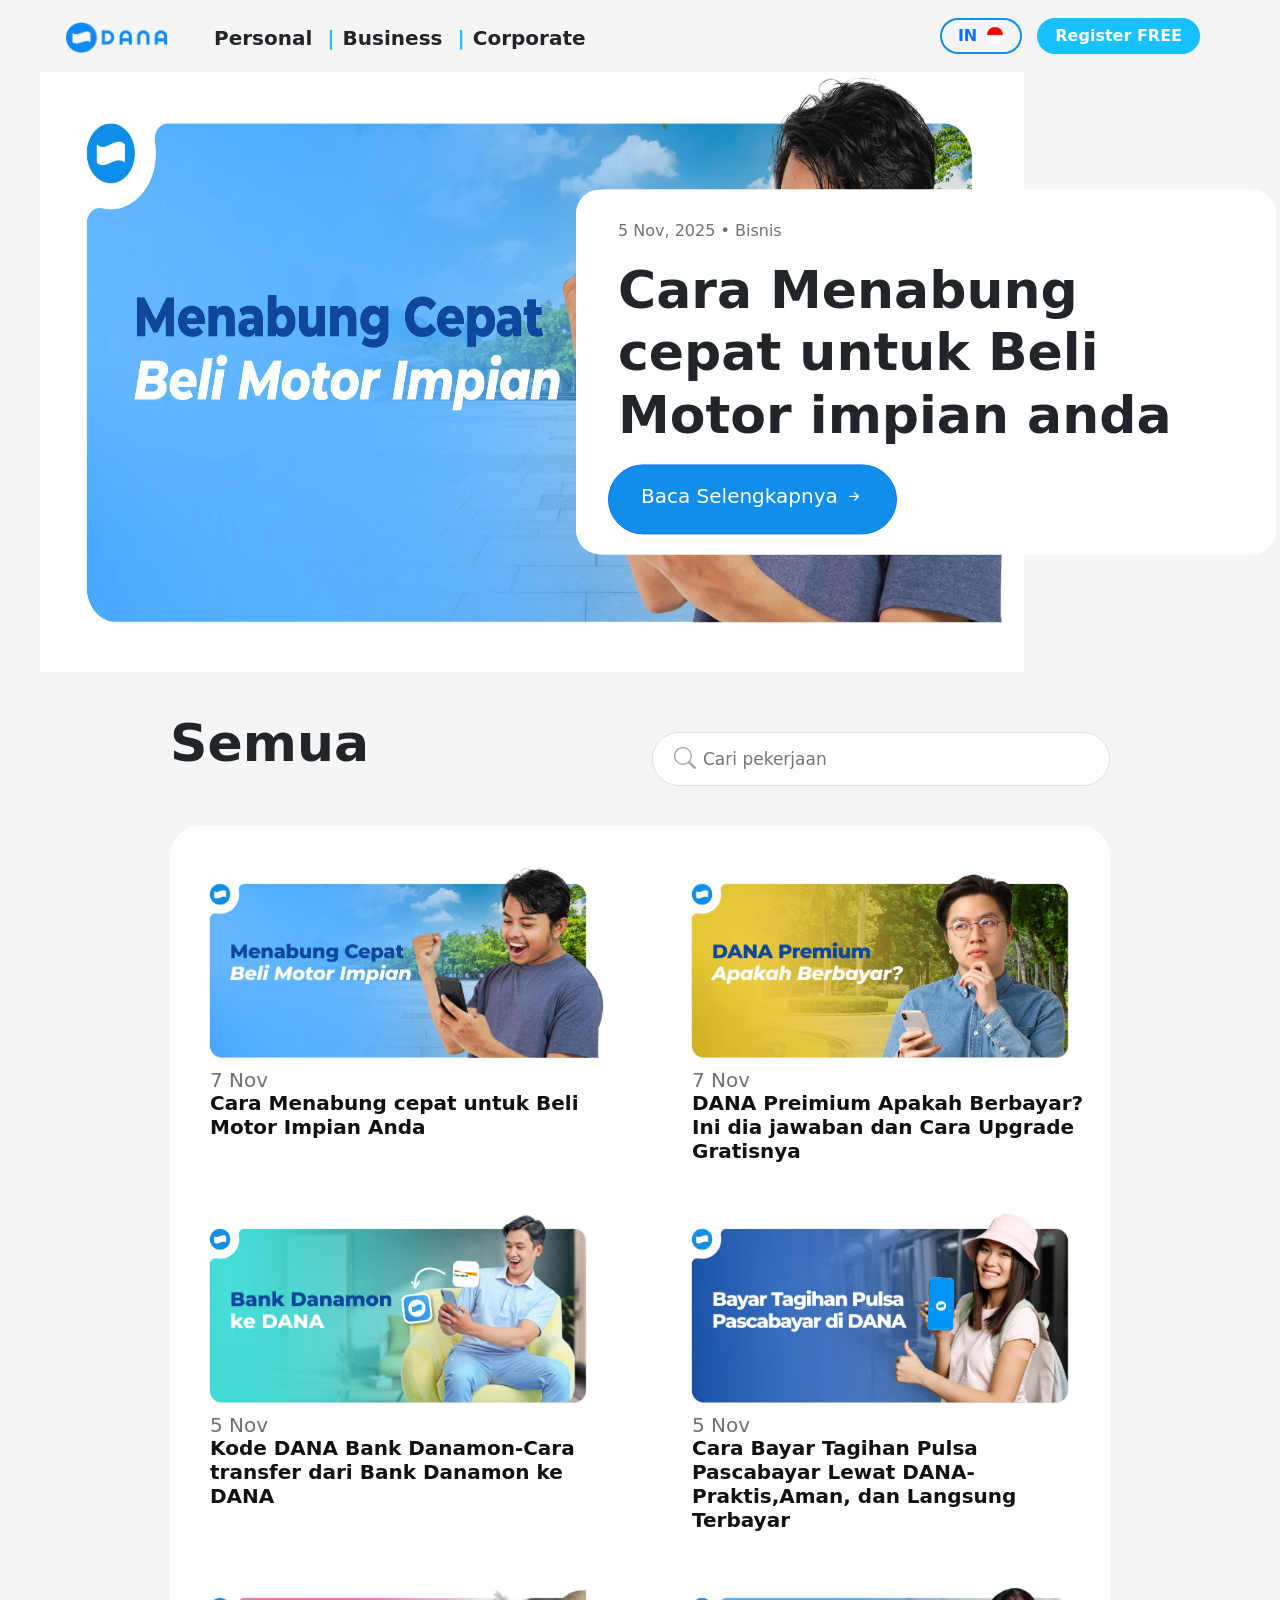
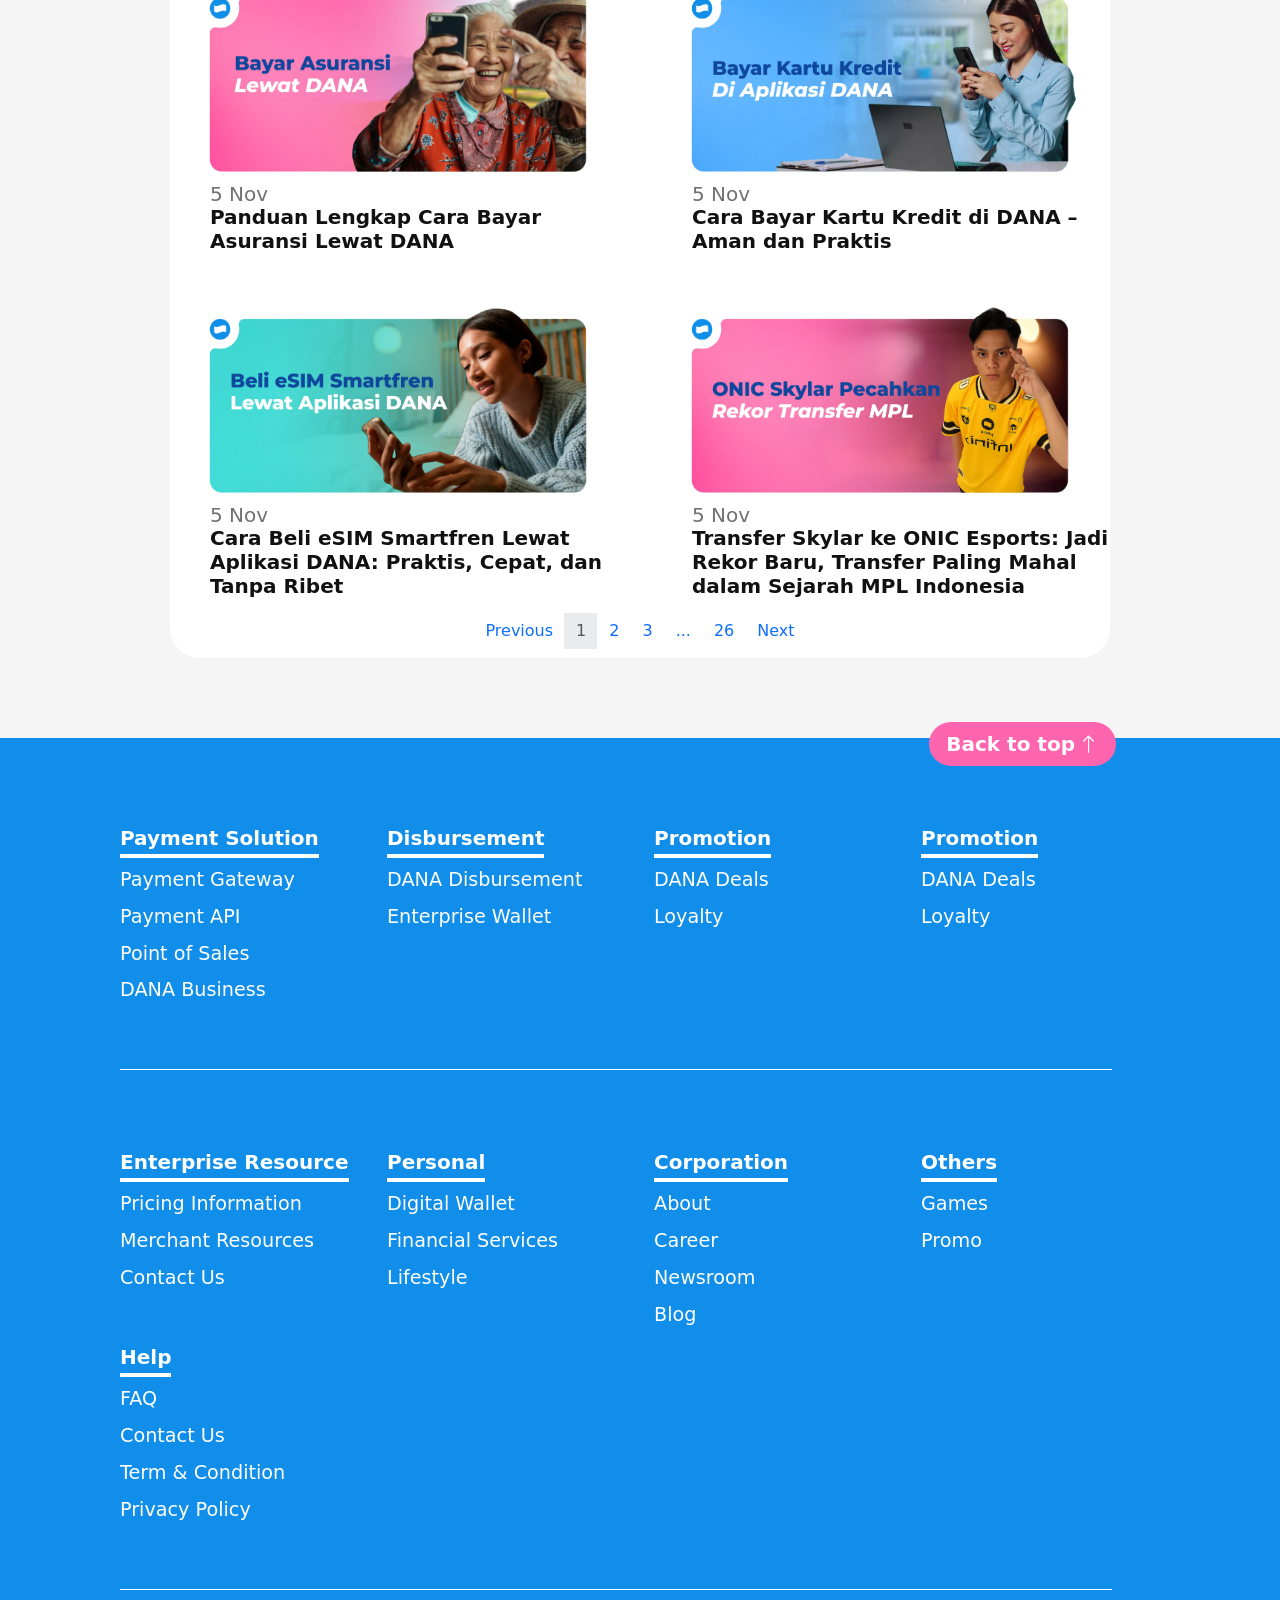
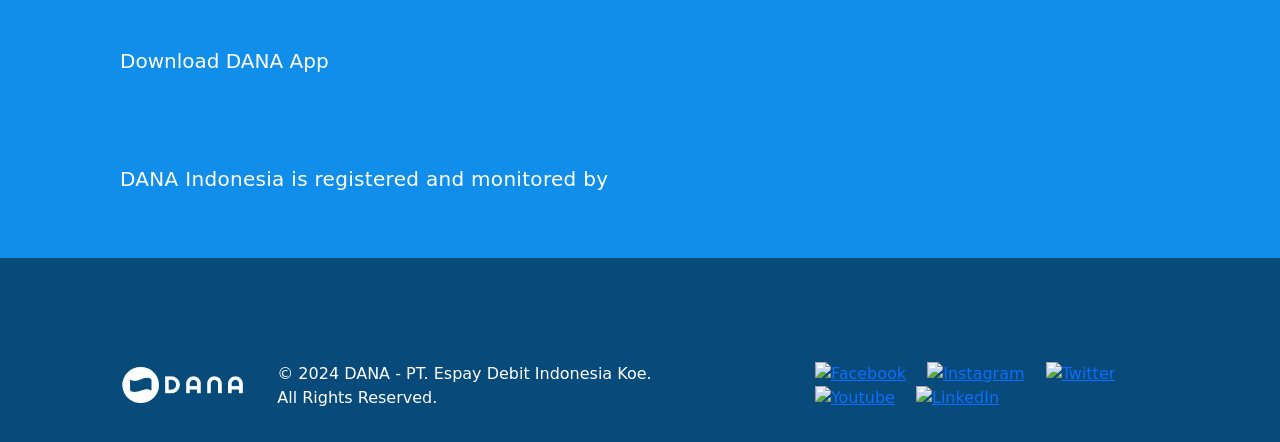
==== commit 551f950d: "update" ====
--- a/blog.html
+++ b/blog.html
@@ -67,7 +67,7 @@
                 <li class="nav-item position-relative">
                     <a href="#" class="text-dark text-decoration-none">Corporate</a>
                     <div class="dropdown" style="width: 280px;">
-                        <a href="./about.html" class="text-decoration-none text-secondary fw-normal mt-2">About us</a>
+                        <a href="./index.html" class="text-decoration-none text-secondary fw-normal mt-2">About us</a>
                         <a href="./career.HTML" class="text-decoration-none text-secondary fw-normal mt-2">Career</a>
                         <a href="#" class="text-decoration-none text-secondary fw-normal mt-2">Newsroom</a>
                         <a href="./blog.html" class="text-decoration-none text-secondary fw-normal mt-2">Blog</a>
@@ -484,7 +484,7 @@
   <div class="container px-5 mx-5">
       <div class="footer-bottom pt-5">
           <div class="d-flex align-items-center justify-content-start gap-3 pb-3">
-              <img src="Assets/DanaLogo.png" class="img-fluid" style="width: 12%;" alt="">
+              <img src="./DanaLogo.png" class="img-fluid" style="width: 12%;" alt="">
               <p class="text-white mt-3 ms-3">&copy; 2024 DANA - PT. Espay Debit Indonesia Koe. All Rights Reserved.</p>
               <div style="margin-left: 8rem;">
                   <a href="https://www.facebook.com/danawallet/" target="_blank" rel="noreferrer"><img class="social-media-logo ms-3" src="https://a.m.dana.id/danaweb/v3/facebook-logo.svg" alt="Facebook"></a>
--- a/blog.css
+++ b/blog.css
@@ -236,7 +236,7 @@
 /* ======================= FOOTER ======================= */
 .to-top-button {
   float: right;
-  margin-top: -1.2rem;
+  margin-top: -3.5rem;
 }
 .footer-border {
   background-color: #fff;
@@ -257,6 +257,9 @@
   background-color: #18c1ff;
   border: none;
   color: #fff;
+}
+.main-footer li a:hover {
+  color: rgb(229, 229, 229) !important;
 }
 
 .main-footer li a:hover {
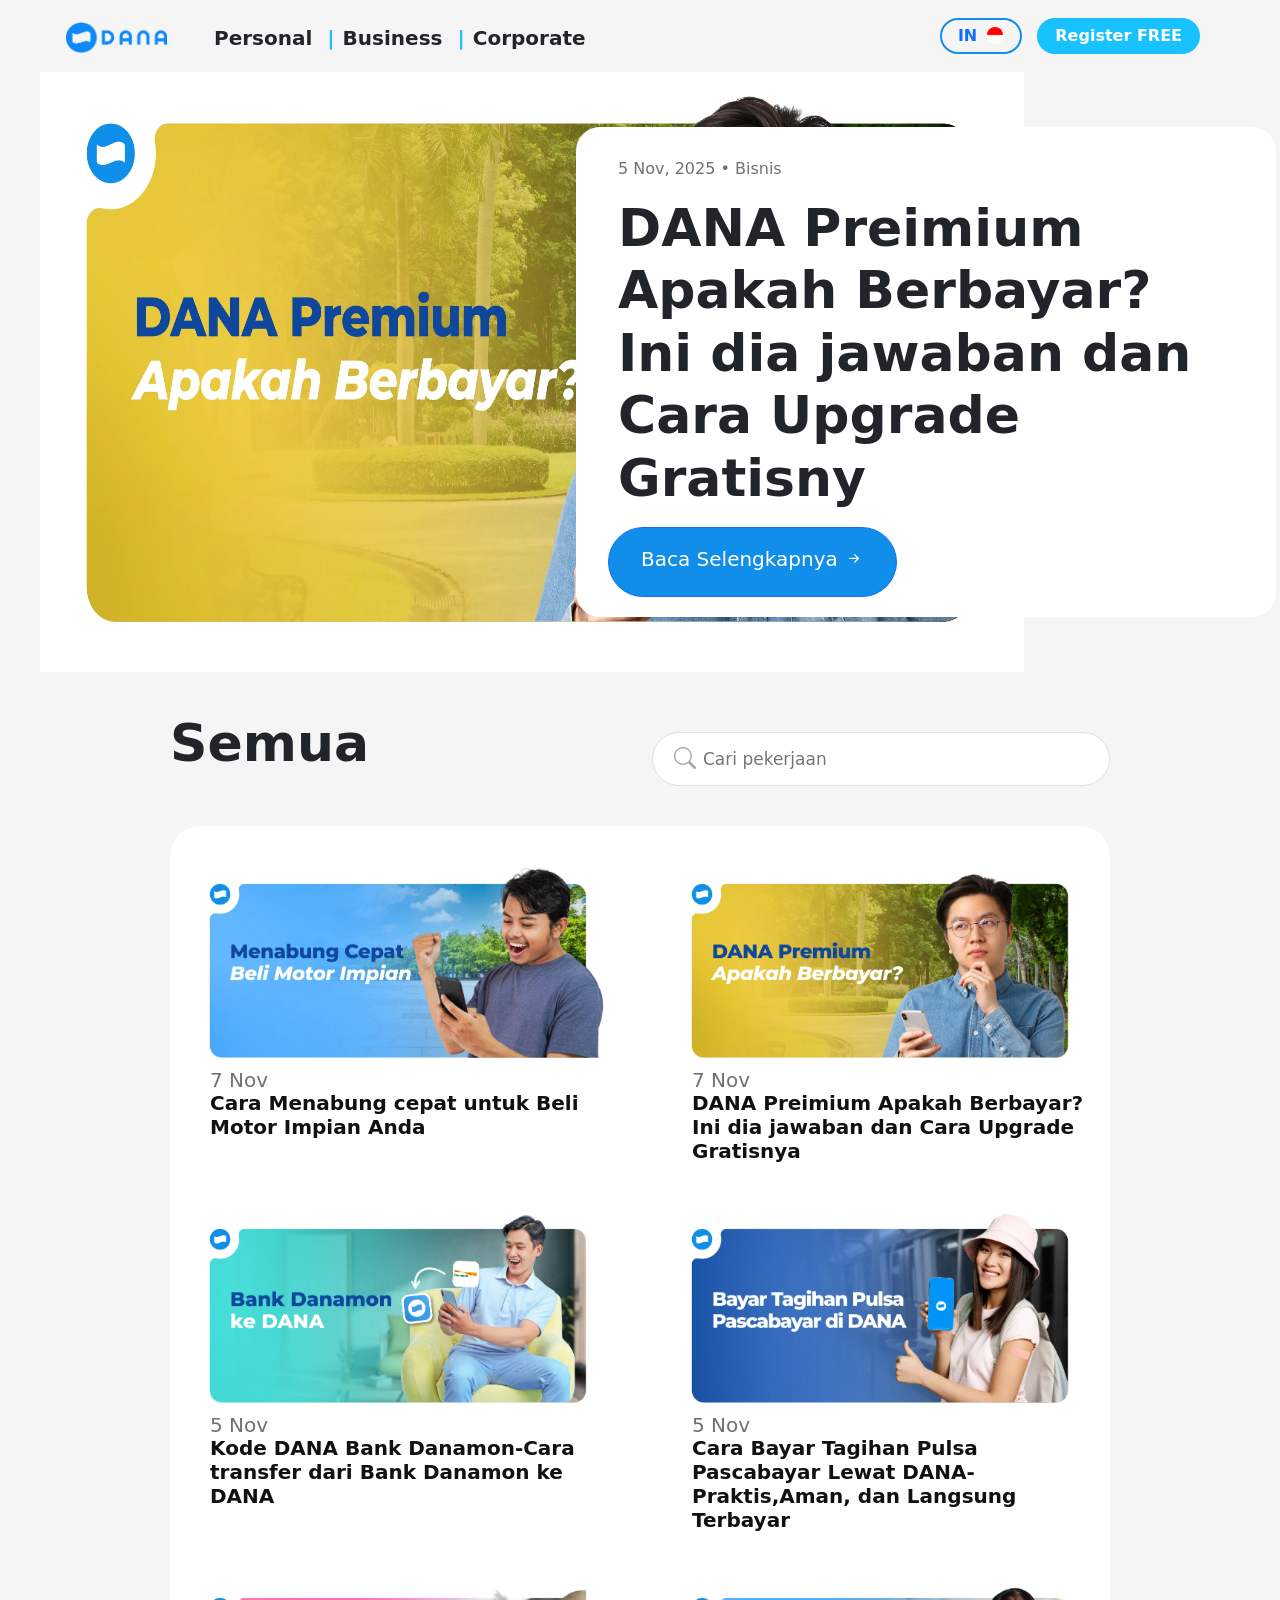
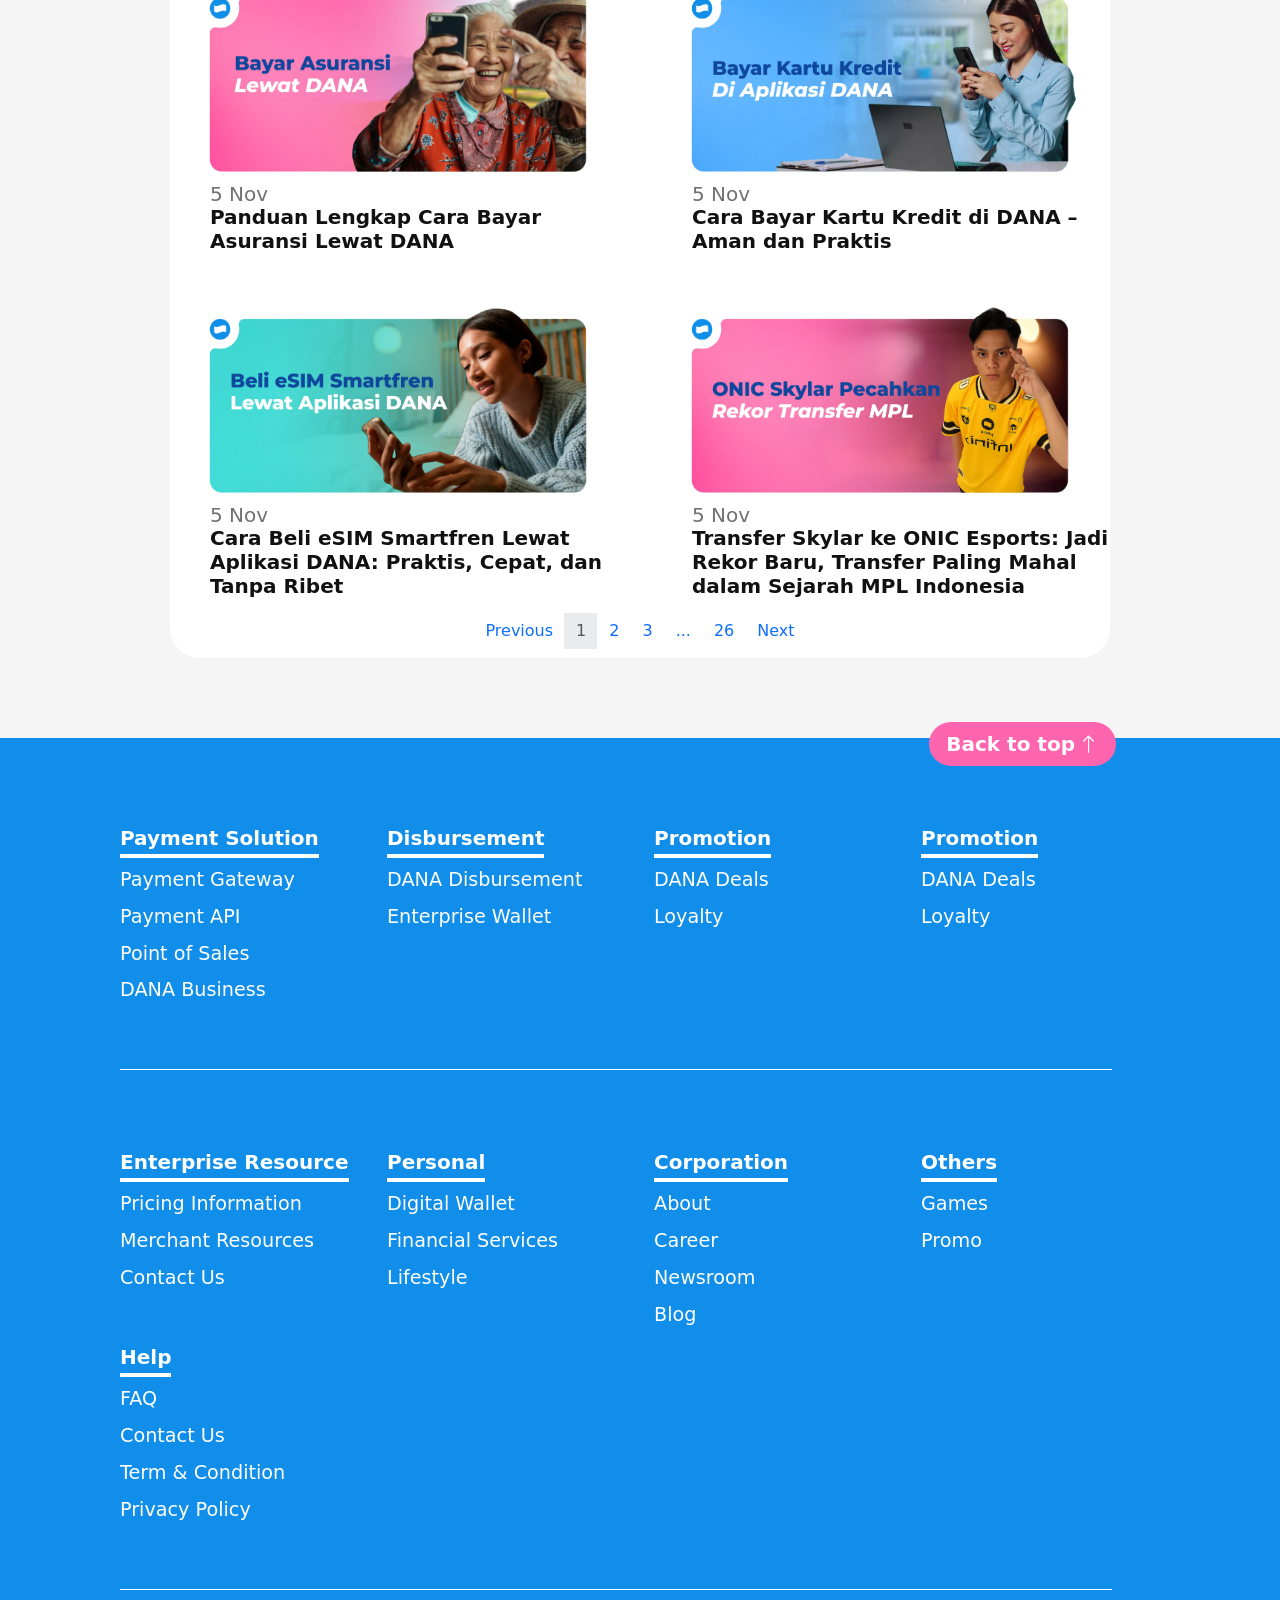
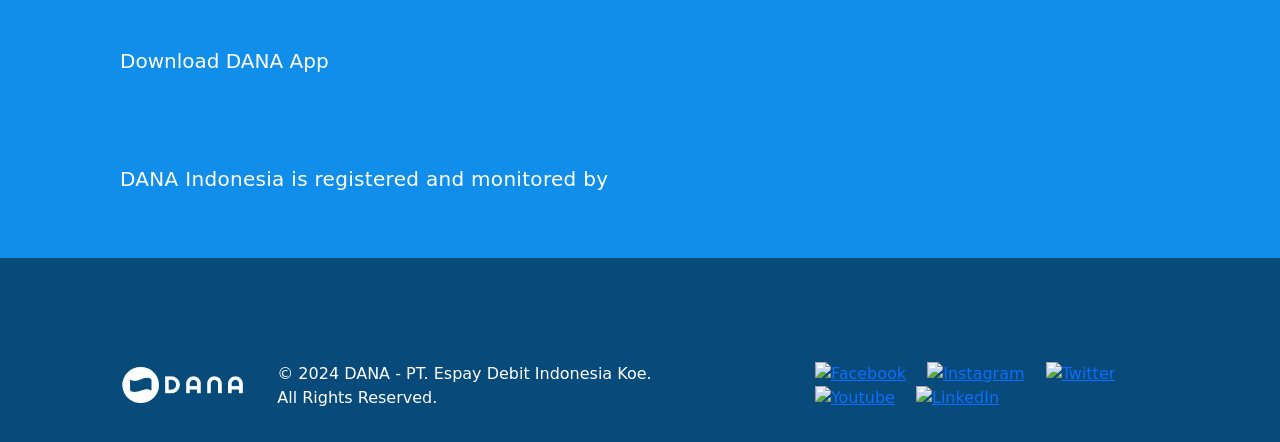
==== commit d2d6c6fc: "update terbaru" ====
--- a/blog.html
+++ b/blog.html
@@ -90,8 +90,9 @@
         </a>
     </div>
 </header>
+
 <section class="hero-info">
-  <div id="carouselExample" class="carousel slide" data-bs-ride="carousel">
+  <div id="carouselExample" class="carousel slide" data-bs-ride="carousel" data-bs-interval="2000">
   <div class="carousel-inner">
     <div class="carousel-item active">
       <img src="./Menabung_Cepat_Beli_Motor_Impian_f73a8146c6.webp" class="img-blog d-block" alt="Gambar 1">
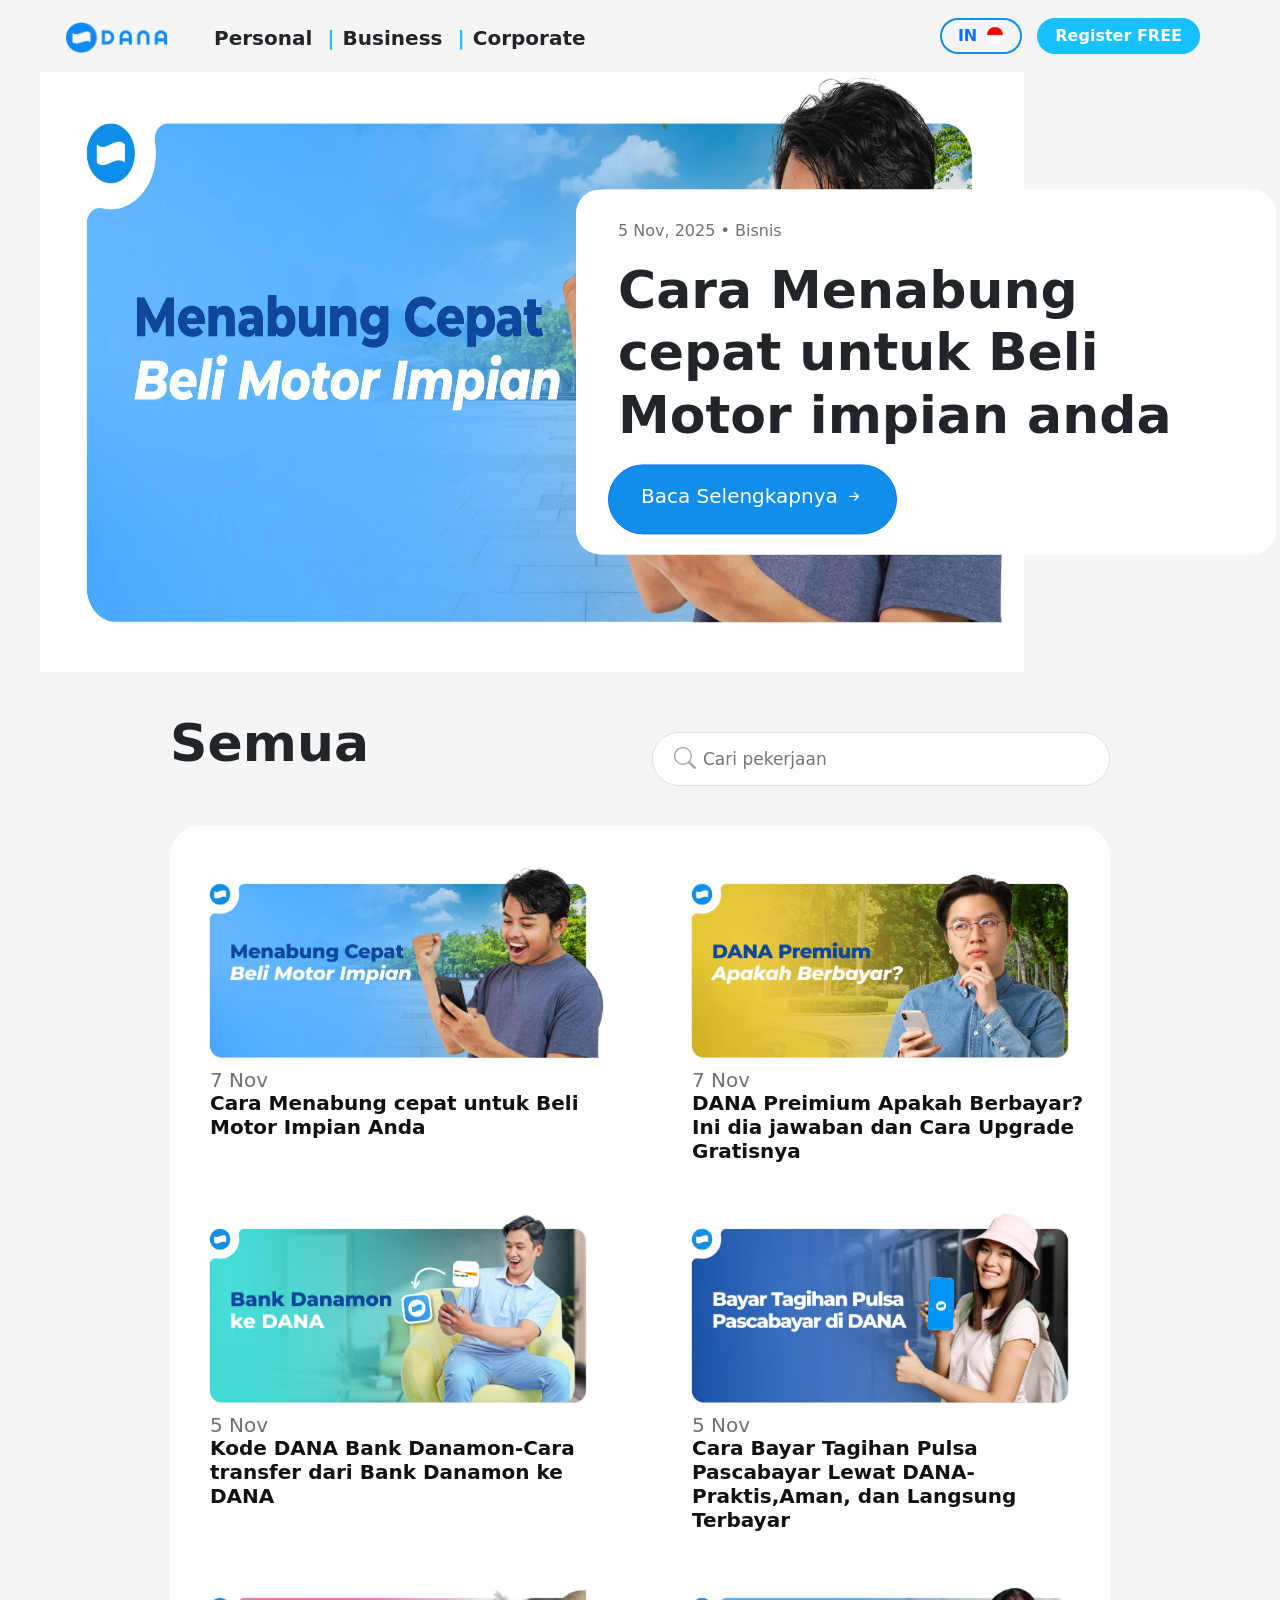
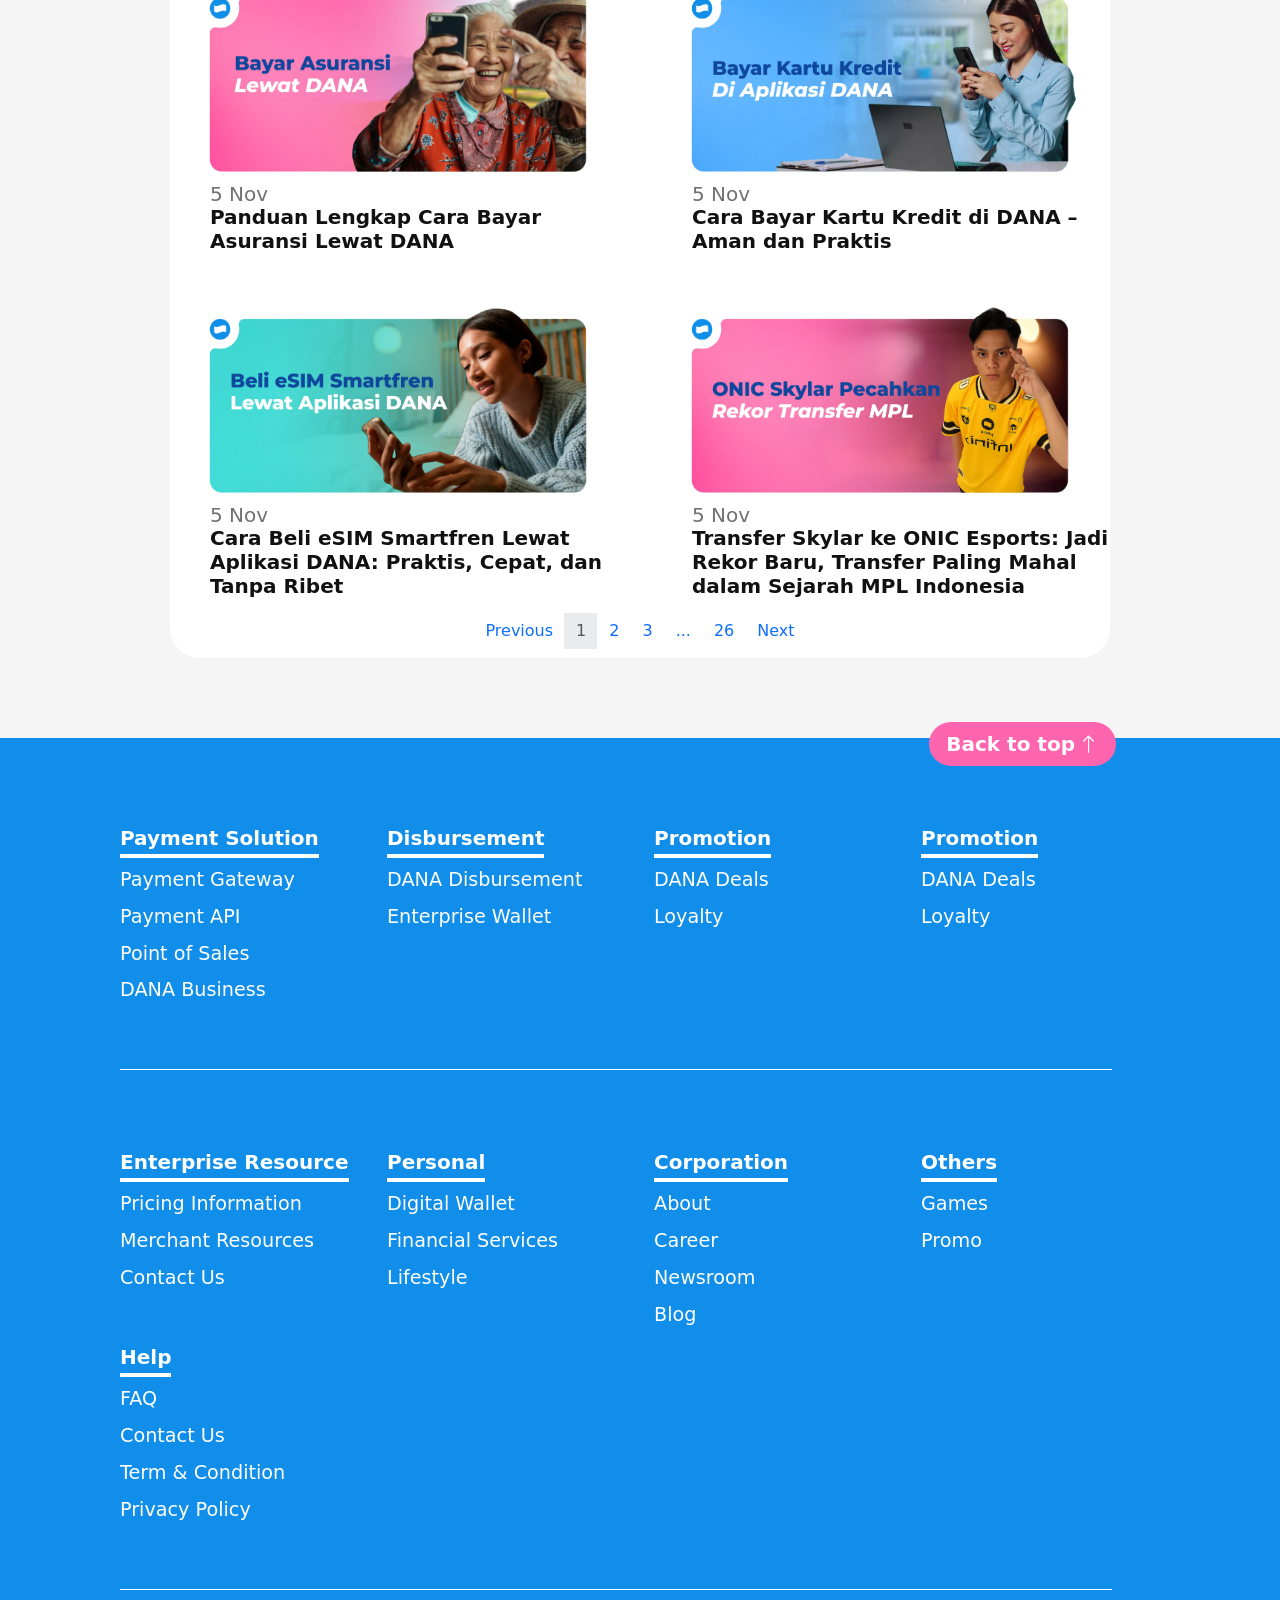
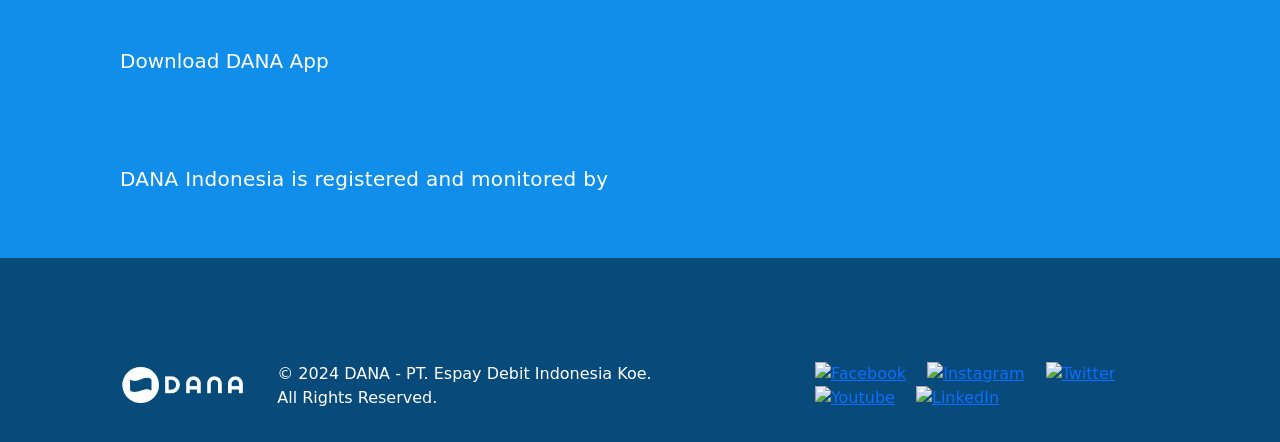
==== commit 58f3294c: "update new" ====
--- a/blog.html
+++ b/blog.html
@@ -92,7 +92,7 @@
 </header>
 
 <section class="hero-info">
-  <div id="carouselExample" class="carousel slide" data-bs-ride="carousel" data-bs-interval="2000">
+  <div id="carouselExample" class="carousel slide" data-bs-ride="carousel" data-bs-interval="5000">
   <div class="carousel-inner">
     <div class="carousel-item active">
       <img src="./Menabung_Cepat_Beli_Motor_Impian_f73a8146c6.webp" class="img-blog d-block" alt="Gambar 1">
